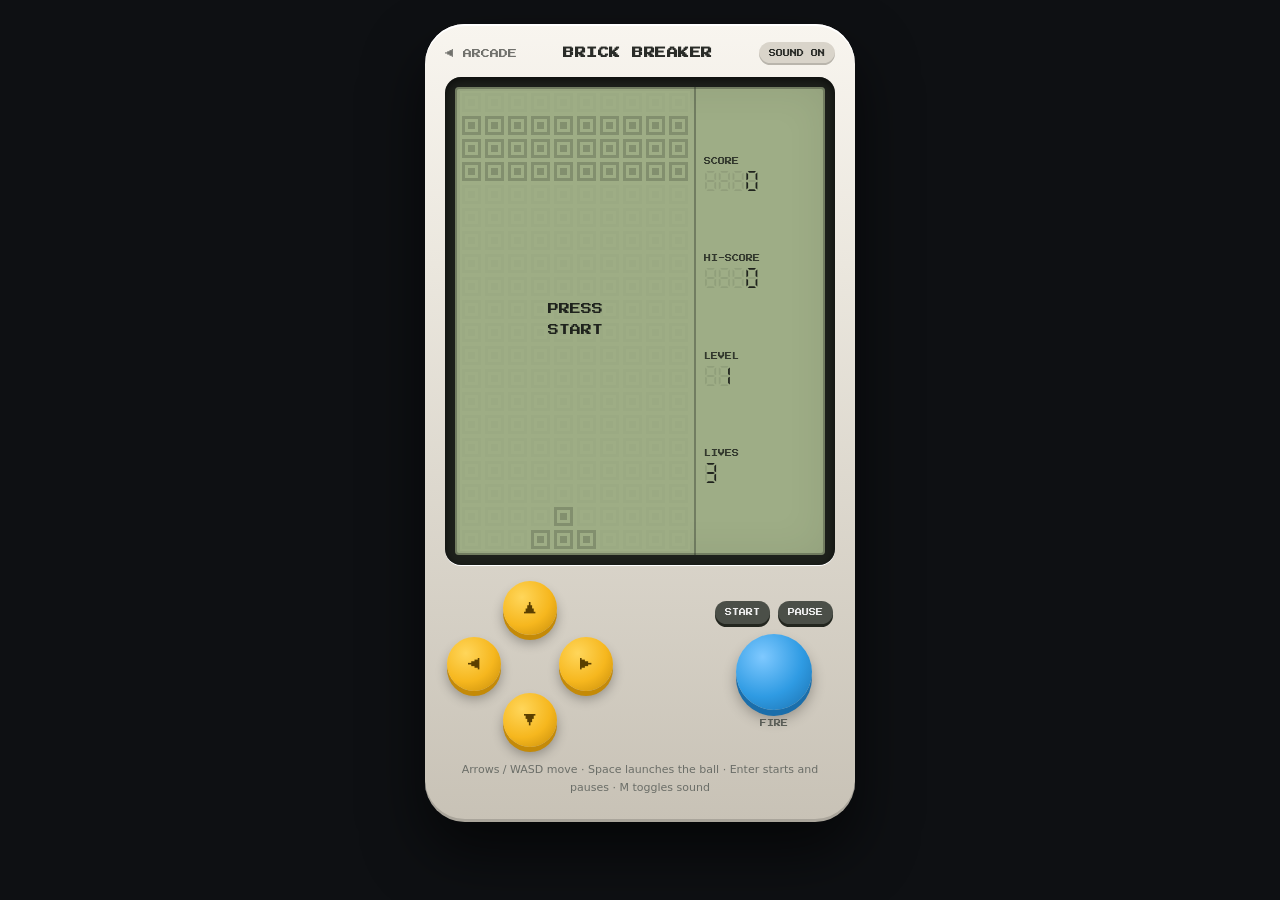
==== breaker.html @ 0cae04f4 "Brick Arcade: Snake, Brick Breaker, Brick Racer and Brick Stack on an LCD handheld Static site (HTML" ====
<!doctype html>
<html lang="en">
<head>
  <meta charset="utf-8">
  <meta name="viewport" content="width=device-width, initial-scale=1, viewport-fit=cover">
  <title>Brick Breaker — Brick Arcade</title>
  <meta name="description" content="Bounce the ball, smash every brick, clear the level. Play free in your browser.">
  <meta name="theme-color" content="#0e1013">
  <meta property="og:title" content="Brick Breaker — Brick Arcade">
  <meta property="og:description" content="Bounce the ball, smash every brick, clear the level. Play free in your browser.">
  <link rel="icon" href="/icon.svg" type="image/svg+xml">
  <link rel="manifest" href="/manifest.webmanifest">
  <link rel="preconnect" href="https://fonts.googleapis.com">
  <link rel="preconnect" href="https://fonts.gstatic.com" crossorigin>
  <link href="https://fonts.googleapis.com/css2?family=Press+Start+2P&display=swap" rel="stylesheet">
  <link rel="stylesheet" href="/css/style.css">
</head>
<body class="page-game">
  <main class="console" style="--cols:10;--rows:20">
    <header class="console__top">
      <a class="back" href="/">◀ ARCADE</a>
      <h1 class="console__title">BRICK BREAKER</h1>
      <button class="chip" data-mute type="button" aria-pressed="true">SOUND ON</button>
    </header>

    <section class="screen" aria-label="Game screen">
      <div class="screen__inner">
        <div class="lcd-wrap">
          <canvas id="lcd" class="lcd" width="200" height="400" aria-label="Brick Breaker playfield"></canvas>
          <div id="overlay" class="overlay" role="status">PRESS<br>START</div>
        </div>
        <aside class="hud" aria-label="Score panel">
        <div class="hud__item"><span>SCORE</span><div class="seg" data-hud="score"></div></div>
        <div class="hud__item"><span>HI-SCORE</span><div class="seg" data-hud="hi"></div></div>
        <div class="hud__item"><span>LEVEL</span><div class="seg" data-hud="level"></div></div>
        <div class="hud__item"><span>LIVES</span><div class="seg" data-hud="lives"></div></div>
        </aside>
      </div>
    </section>

    <section class="controls" aria-label="Controls">
      <div class="dpad">
        <button class="btn btn--dir up" data-btn="up" type="button" aria-label="Up">▲</button>
        <button class="btn btn--dir left" data-btn="left" type="button" aria-label="Left">◀</button>
        <button class="btn btn--dir right" data-btn="right" type="button" aria-label="Right">▶</button>
        <button class="btn btn--dir down" data-btn="down" type="button" aria-label="Down">▼</button>
      </div>
      <div class="actions">
        <div class="pills">
          <button class="pill" data-btn="start" type="button">START</button>
          <button class="pill" data-btn="pause" type="button">PAUSE</button>
        </div>
        <button class="btn btn--action" data-btn="action" type="button" aria-label="FIRE"></button>
        <span class="btn-label">FIRE</span>
      </div>
    </section>

    <p class="hint">Arrows / WASD move · Space launches the ball · Enter starts and pauses · M toggles sound</p>
  </main>

  <script src="/js/lcd.js"></script>
  <script src="/js/breaker.js"></script>
</body>
</html>
---- css/style.css ----
/* Brick Arcade — styles */
:root {
  --bg: #0e1013;
  --plastic: #ebe7de;
  --plastic-hi: #f8f5ef;
  --plastic-lo: #c8c2b6;
  --bezel: #1d201b;
  --lcd: #9ead86;
  --ink: #1f231d;
  --yellow: #f6b71e;
  --yellow-lo: #c48a08;
  --blue: #2f9be3;
  --blue-lo: #1a6eab;
  --text: #f2f0ea;
  --muted: #9aa0a6;
  --pixel: 'Press Start 2P', 'Courier New', monospace;
}
* { box-sizing: border-box; }
html, body { margin: 0; min-height: 100%; }
body {
  background: var(--bg);
  color: var(--text);
  font-family: system-ui, -apple-system, 'Segoe UI', Roboto, sans-serif;
  -webkit-font-smoothing: antialiased;
  touch-action: manipulation;
}
a { color: inherit; }

/* ---------- Hub ---------- */
.hub { max-width: 760px; margin: 0 auto; padding: clamp(28px, 7vw, 64px) 20px 48px; }
.hub__kicker { font-family: var(--pixel); font-size: 8px; line-height: 2; color: var(--muted); letter-spacing: 1px; margin: 0 0 12px; }
.hub__title {
  font-family: var(--pixel);
  font-size: clamp(22px, 5.5vw, 36px);
  line-height: 1.35;
  margin: 0 0 14px;
  color: var(--lcd);
  text-shadow: 0 0 28px rgba(158, 173, 134, 0.35);
}
.hub__tag { color: var(--muted); margin: 0 0 32px; font-size: 17px; line-height: 1.55; max-width: 48ch; }
.grid { display: grid; grid-template-columns: repeat(2, 1fr); gap: 14px; }
@media (min-width: 560px) { .grid { gap: 20px; } }
.card {
  display: block;
  text-decoration: none;
  background: var(--lcd);
  color: var(--ink);
  border-radius: 14px;
  padding: 14px;
  border: 4px solid var(--bezel);
  box-shadow: 0 0 0 2px #3a3e36, 0 14px 32px rgba(0, 0, 0, 0.45);
  transition: transform 0.15s ease, box-shadow 0.15s ease;
}
.card:hover, .card:focus-visible { transform: translateY(-3px); box-shadow: 0 0 0 2px #3a3e36, 0 20px 40px rgba(0, 0, 0, 0.55); outline: none; }
.card canvas { width: 100%; aspect-ratio: 1; display: block; border-radius: 4px; }
.card__name { font-family: var(--pixel); font-size: 11px; margin: 14px 0 8px; }
.card__desc { font-size: 13px; line-height: 1.4; margin: 0 0 10px; opacity: 0.8; }
.card__meta { font-family: var(--pixel); font-size: 7px; opacity: 0.75; display: flex; justify-content: space-between; gap: 8px; }
.hub__foot { margin-top: 40px; color: var(--muted); font-size: 13px; line-height: 1.7; }
.hub__foot kbd {
  font-family: var(--pixel); font-size: 8px; background: #23262b; border: 1px solid #3a3e45;
  border-bottom-width: 3px; border-radius: 5px; padding: 3px 6px; color: var(--text);
}

/* ---------- Console ---------- */
.console {
  max-width: 430px;
  margin: 0 auto;
  padding: 12px 14px calc(18px + env(safe-area-inset-bottom));
  min-height: 100dvh;
  background: linear-gradient(180deg, var(--plastic-hi), var(--plastic) 30%, var(--plastic-lo));
  color: #2a2c28;
  display: flex;
  flex-direction: column;
  gap: 12px;
}
@media (min-width: 480px) {
  .console {
    min-height: 0;
    margin: 24px auto;
    border-radius: 40px;
    padding: 18px 20px 26px;
    box-shadow: 0 30px 60px rgba(0, 0, 0, 0.6), inset 0 2px 0 #fff, inset 0 -3px 0 rgba(0, 0, 0, 0.15);
  }
}
.console__top { display: flex; align-items: center; justify-content: space-between; gap: 8px; font-family: var(--pixel); font-size: 9px; }
.back { text-decoration: none; opacity: 0.65; padding: 6px 0; }
.back:hover { opacity: 1; }
.console__title { font-size: 11px; margin: 0; letter-spacing: 0.5px; }
.chip {
  font: inherit; font-size: 7px; background: #d9d4ca; border: 0; border-radius: 999px; padding: 8px 10px;
  color: #2a2c28; box-shadow: inset 0 -2px 0 rgba(0, 0, 0, 0.15); cursor: pointer;
}
.chip[aria-pressed="false"] { opacity: 0.5; text-decoration: line-through; }

.screen {
  background: var(--bezel);
  border-radius: 16px;
  padding: 10px;
  box-shadow: inset 0 3px 8px rgba(0, 0, 0, 0.6), 0 1px 0 #fff;
}
.screen__inner {
  display: flex;
  justify-content: center;
  background: var(--lcd);
  border-radius: 4px;
  overflow: hidden;
  box-shadow: inset 0 0 0 2px rgba(0, 0, 0, 0.25), inset 0 0 40px rgba(0, 0, 0, 0.08);
}
.lcd-wrap { position: relative; flex: 0 0 auto; padding: 4px; }
.lcd { display: block; height: min(52vh, 460px); aspect-ratio: var(--cols) / var(--rows); }
.overlay {
  position: absolute; inset: 4px; display: grid; place-items: center; text-align: center;
  font-family: var(--pixel); font-size: 11px; line-height: 1.9; color: var(--ink);
  background: rgba(158, 173, 134, 0.78);
}
.overlay[hidden] { display: none; }
.overlay small { display: block; font-size: 7px; opacity: 0.8; }
.hud {
  flex: 1 1 0; display: flex; flex-direction: column; justify-content: space-evenly;
  padding: 8px 8px; border-left: 2px solid rgba(31, 35, 29, 0.35); min-width: 96px; max-width: 130px;
}
.hud__item span { display: block; font-family: var(--pixel); font-size: 7px; color: rgba(31, 35, 29, 0.85); margin-bottom: 5px; }
.seg svg { height: 22px; width: auto; display: block; }
.seg .on { fill: var(--ink); }
.seg .off { fill: rgba(31, 35, 29, 0.1); }
.hud__item canvas { width: 44px; height: 44px; display: block; }

/* ---------- Controls ---------- */
.controls { display: flex; justify-content: space-between; align-items: center; padding: 4px 2px 0; }
.dpad { --d: min(54px, 14vw); display: grid; grid-template-columns: repeat(3, var(--d)); grid-template-rows: repeat(3, var(--d)); gap: 2px; }
.dpad .up { grid-area: 1 / 2; } .dpad .left { grid-area: 2 / 1; } .dpad .right { grid-area: 2 / 3; } .dpad .down { grid-area: 3 / 2; }
.btn {
  -webkit-tap-highlight-color: transparent; touch-action: none; user-select: none; -webkit-user-select: none;
  border: 0; border-radius: 50%; cursor: pointer; font-family: var(--pixel); font-size: 13px; padding: 0;
  transition: transform 0.05s, box-shadow 0.05s;
}
.btn--dir {
  width: var(--d); height: var(--d); color: #5a3f00;
  background: radial-gradient(circle at 35% 30%, #ffd65a, var(--yellow) 55%, var(--yellow-lo));
  box-shadow: 0 5px 0 var(--yellow-lo), 0 8px 12px rgba(0, 0, 0, 0.3);
}
.btn--action {
  width: min(76px, 20vw); height: min(76px, 20vw);
  background: radial-gradient(circle at 35% 30%, #7fc9ff, var(--blue) 55%, var(--blue-lo));
  box-shadow: 0 6px 0 var(--blue-lo), 0 9px 14px rgba(0, 0, 0, 0.3);
}
.btn.is-down, .btn:active { transform: translateY(4px); box-shadow: 0 1px 0 rgba(0, 0, 0, 0.4); }
.actions { display: flex; flex-direction: column; align-items: center; gap: 10px; }
.pills { display: flex; gap: 8px; }
.pill {
  font-family: var(--pixel); font-size: 7px; background: #4b4f48; color: #eee; border: 0; border-radius: 999px;
  padding: 8px 10px; box-shadow: 0 3px 0 #23261f; touch-action: none; user-select: none; -webkit-user-select: none; cursor: pointer;
  -webkit-tap-highlight-color: transparent;
}
.pill.is-down, .pill:active { transform: translateY(2px); box-shadow: 0 1px 0 #23261f; }
.btn-label { font-family: var(--pixel); font-size: 7px; color: #5b5e58; }
.hint { margin: 2px 0 0; text-align: center; font-size: 11px; color: #6b6e68; line-height: 1.6; }
@media (pointer: coarse) { .hint { display: none; } }
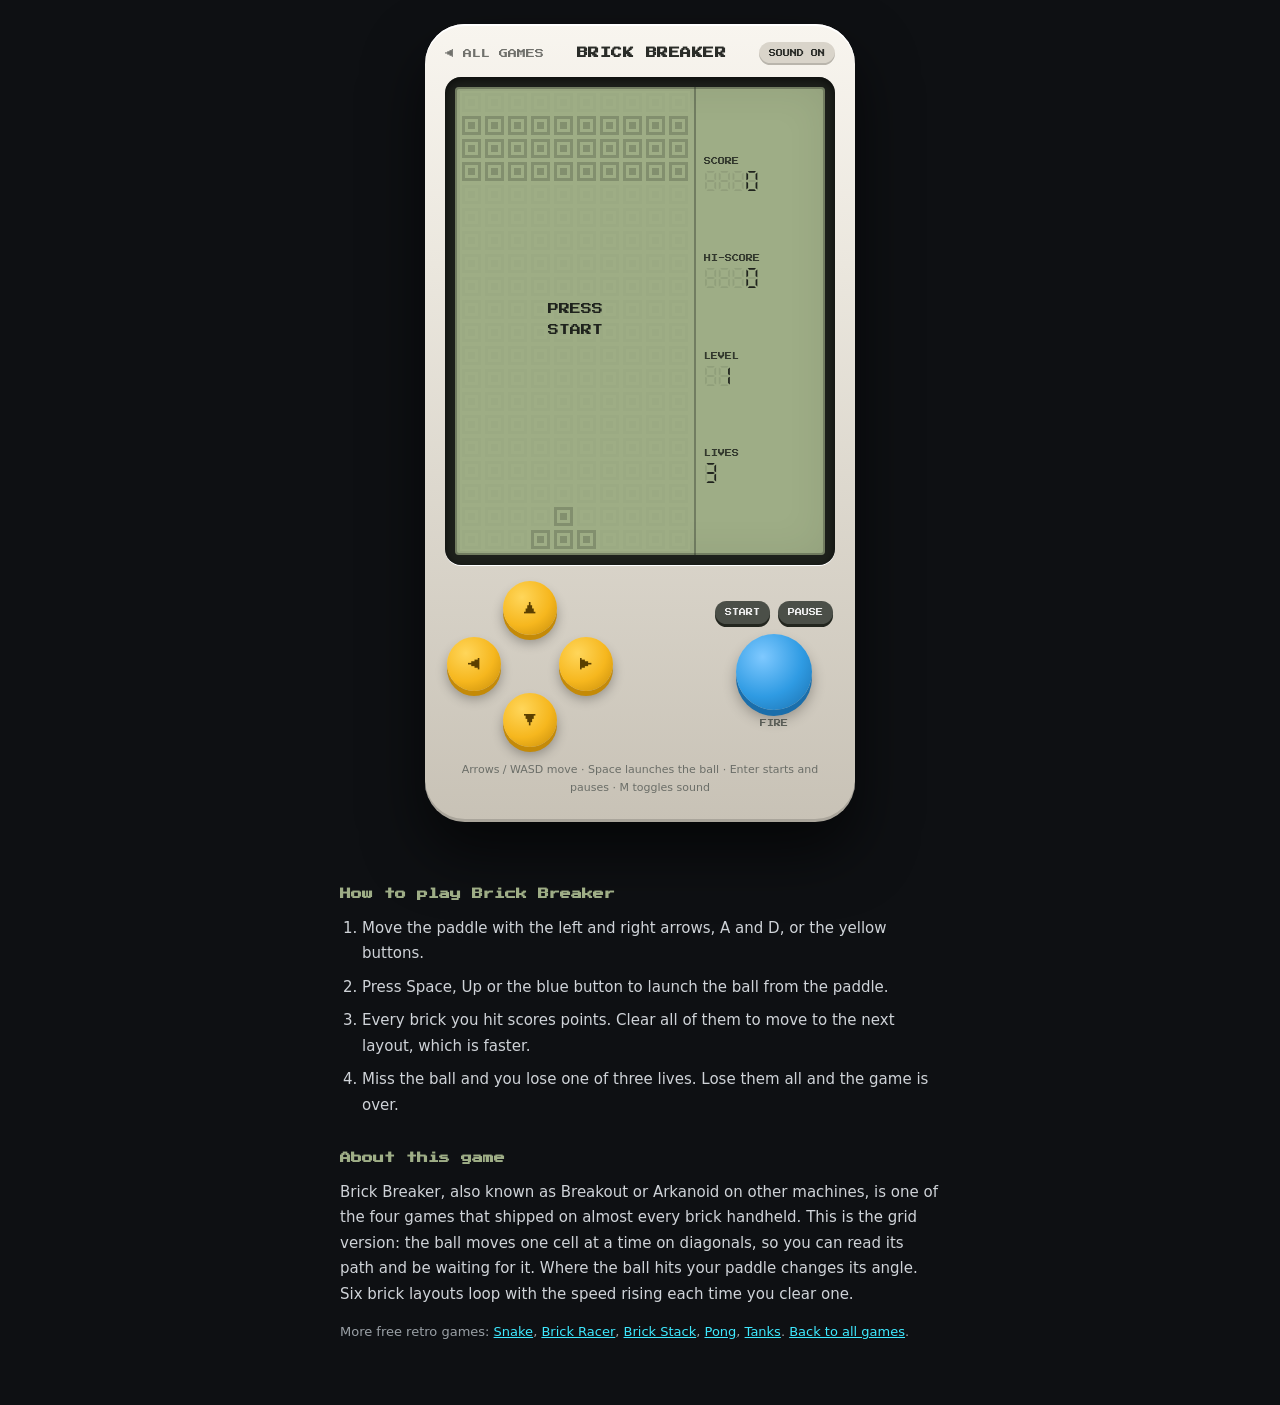
==== commit 50661afb: "Retro Classic Games: rename for retroclassic.games and an SEO pass Site renamed to match the new dom" ====
--- a/breaker.html
+++ b/breaker.html
@@ -3,11 +3,23 @@
 <head>
   <meta charset="utf-8">
   <meta name="viewport" content="width=device-width, initial-scale=1, viewport-fit=cover">
-  <title>Brick Breaker — Brick Arcade</title>
-  <meta name="description" content="Bounce the ball, smash every brick, clear the level. Play free in your browser.">
-  <meta name="theme-color" content="#0e1013">
-  <meta property="og:title" content="Brick Breaker — Brick Arcade">
-  <meta property="og:description" content="Bounce the ball, smash every brick, clear the level. Play free in your browser.">
+  <title>Brick Breaker Online Free, No Download | Retro Classic Games</title>
+  <meta name="description" content="Play Brick Breaker online for free, exactly like the classic handheld version. Bounce the ball, smash every brick and clear the level. No download, no sign-up, works on your phone.">
+  <link rel="canonical" href="https://retroclassic.games/breaker">
+  <meta name="theme-color" content="#12072b">
+  <meta property="og:type" content="website">
+  <meta property="og:site_name" content="Retro Classic Games">
+  <meta property="og:title" content="Brick Breaker Online Free, No Download | Retro Classic Games">
+  <meta property="og:description" content="Play Brick Breaker online for free, exactly like the classic handheld version. Bounce the ball, smash every brick and clear the level. No download, no sign-up, works on your phone.">
+  <meta property="og:url" content="https://retroclassic.games/breaker">
+  <meta property="og:image" content="https://retroclassic.games/og-image.png">
+  <meta property="og:image:width" content="1200">
+  <meta property="og:image:height" content="630">
+  <meta name="twitter:card" content="summary_large_image">
+  <meta name="twitter:title" content="Brick Breaker Online Free, No Download | Retro Classic Games">
+  <meta name="twitter:description" content="Play Brick Breaker online for free, exactly like the classic handheld version. Bounce the ball, smash every brick and clear the level. No download, no sign-up, works on your phone.">
+  <meta name="twitter:image" content="https://retroclassic.games/og-image.png">
+  <script type="application/ld+json">{"@context": "https://schema.org", "@type": "VideoGame", "name": "Brick Breaker", "url": "https://retroclassic.games/breaker", "description": "Play Brick Breaker online for free, exactly like the classic handheld version. Bounce the ball, smash every brick and clear the level. No download, no sign-up, works on your phone.", "image": "https://retroclassic.games/og-image.png", "applicationCategory": "Game", "gamePlatform": "Web browser", "operatingSystem": "Any", "playMode": "SinglePlayer", "genre": "Retro", "isAccessibleForFree": true, "offers": {"@type": "Offer", "price": "0", "priceCurrency": "GBP"}, "author": {"@type": "Person", "name": "Blessing Fasina", "url": "https://blessingfasina.com"}, "isPartOf": {"@type": "WebSite", "name": "Retro Classic Games", "url": "https://retroclassic.games/"}}</script>
   <link rel="icon" href="/icon.svg" type="image/svg+xml">
   <link rel="manifest" href="/manifest.webmanifest">
   <link rel="preconnect" href="https://fonts.googleapis.com">
@@ -18,7 +30,7 @@
 <body class="page-game">
   <main class="console" style="--cols:10;--rows:20">
     <header class="console__top">
-      <a class="back" href="/">◀ ARCADE</a>
+      <a class="back" href="/">◀ ALL GAMES</a>
       <h1 class="console__title">BRICK BREAKER</h1>
       <button class="chip" data-mute type="button" aria-pressed="true">SOUND ON</button>
     </header>
@@ -58,6 +70,19 @@
     <p class="hint">Arrows / WASD move · Space launches the ball · Enter starts and pauses · M toggles sound</p>
   </main>
 
+  <section class="about">
+    <h2>How to play Brick Breaker</h2>
+    <ol>
+        <li>Move the paddle with the left and right arrows, A and D, or the yellow buttons.</li>
+        <li>Press Space, Up or the blue button to launch the ball from the paddle.</li>
+        <li>Every brick you hit scores points. Clear all of them to move to the next layout, which is faster.</li>
+        <li>Miss the ball and you lose one of three lives. Lose them all and the game is over.</li>
+    </ol>
+    <h2>About this game</h2>
+    <p>Brick Breaker, also known as Breakout or Arkanoid on other machines, is one of the four games that shipped on almost every brick handheld. This is the grid version: the ball moves one cell at a time on diagonals, so you can read its path and be waiting for it. Where the ball hits your paddle changes its angle. Six brick layouts loop with the speed rising each time you clear one.</p>
+    <p class="about__more">More free retro games: <a href="/snake">Snake</a>, <a href="/racer">Brick Racer</a>, <a href="/stack">Brick Stack</a>, <a href="/pong">Pong</a>, <a href="/tanks">Tanks</a>. <a href="/">Back to all games</a>.</p>
+  </section>
+
   <script src="/js/lcd.js"></script>
   <script src="/js/breaker.js"></script>
 </body>
--- a/css/style.css
+++ b/css/style.css
@@ -1,4 +1,4 @@
-/* Brick Arcade — styles */
+/* Retro Classic Games — styles */
 :root {
   --bg: #0e1013;
   --plastic: #ebe7de;
@@ -27,40 +27,92 @@
 a { color: inherit; }
 
 /* ---------- Hub ---------- */
-.hub { max-width: 760px; margin: 0 auto; padding: clamp(28px, 7vw, 64px) 20px 48px; }
-.hub__kicker { font-family: var(--pixel); font-size: 8px; line-height: 2; color: var(--muted); letter-spacing: 1px; margin: 0 0 12px; }
-.hub__title {
-  font-family: var(--pixel);
-  font-size: clamp(22px, 5.5vw, 36px);
-  line-height: 1.35;
-  margin: 0 0 14px;
-  color: var(--lcd);
-  text-shadow: 0 0 28px rgba(158, 173, 134, 0.35);
-}
-.hub__tag { color: var(--muted); margin: 0 0 32px; font-size: 17px; line-height: 1.55; max-width: 48ch; }
-.grid { display: grid; grid-template-columns: repeat(2, 1fr); gap: 14px; }
-@media (min-width: 560px) { .grid { gap: 20px; } }
-.card {
-  display: block;
-  text-decoration: none;
-  background: var(--lcd);
-  color: var(--ink);
-  border-radius: 14px;
-  padding: 14px;
-  border: 4px solid var(--bezel);
-  box-shadow: 0 0 0 2px #3a3e36, 0 14px 32px rgba(0, 0, 0, 0.45);
-  transition: transform 0.15s ease, box-shadow 0.15s ease;
-}
-.card:hover, .card:focus-visible { transform: translateY(-3px); box-shadow: 0 0 0 2px #3a3e36, 0 20px 40px rgba(0, 0, 0, 0.55); outline: none; }
-.card canvas { width: 100%; aspect-ratio: 1; display: block; border-radius: 4px; }
-.card__name { font-family: var(--pixel); font-size: 11px; margin: 14px 0 8px; }
-.card__desc { font-size: 13px; line-height: 1.4; margin: 0 0 10px; opacity: 0.8; }
-.card__meta { font-family: var(--pixel); font-size: 7px; opacity: 0.75; display: flex; justify-content: space-between; gap: 8px; }
-.hub__foot { margin-top: 40px; color: var(--muted); font-size: 13px; line-height: 1.7; }
+.page-hub {
+  background: radial-gradient(1100px 600px at 50% -10%, #3b1a80 0%, #1a0b3d 45%, #0b0619 100%) fixed;
+  overflow-x: hidden;
+}
+.bg { position: fixed; inset: 0; width: 100%; height: 100%; z-index: 0; pointer-events: none; }
+.marquee {
+  position: relative; z-index: 1; overflow: hidden;
+  background: #ffd400; color: #1a0b3d; border-bottom: 3px solid #1a0b3d;
+  font-family: var(--pixel); font-size: 8px; line-height: 1;
+}
+.marquee__track { display: inline-flex; white-space: nowrap; animation: marquee 22s linear infinite; }
+.marquee__track span { padding: 9px 12px 8px; }
+@keyframes marquee { to { transform: translateX(-50%); } }
+
+.hub { position: relative; z-index: 1; max-width: 860px; margin: 0 auto; padding: clamp(28px, 6vw, 56px) 20px 48px; }
+.hero { text-align: center; margin-bottom: clamp(28px, 5vw, 44px); }
+.hero__kicker { font-family: var(--pixel); font-size: 8px; line-height: 2; letter-spacing: 1px; color: #3ee9ff; margin: 0 0 12px; }
+.hero__title {
+  font-family: var(--pixel); font-size: clamp(26px, 8vw, 62px); line-height: 1.25; margin: 0 0 18px;
+  display: flex; flex-direction: column; align-items: center; gap: 4px;
+}
+.hero__title .word { display: inline-flex; gap: 0.14em; }
+.hero__title .word:nth-child(3) { font-size: 0.55em; letter-spacing: 0.1em; margin-top: 0.3em; }
+.hero__title .l {
+  display: inline-block; color: var(--c, #fff);
+  text-shadow: 0.06em 0.06em 0 #1a0b3d, 0 0 18px currentColor;
+  animation: bounce 1.8s ease-in-out infinite; animation-delay: calc(var(--i) * 0.09s);
+}
+@keyframes bounce { 0%, 100% { transform: translateY(0); } 50% { transform: translateY(-0.18em); } }
+.hero__tag { color: #d9d3ee; margin: 0 auto 22px; font-size: clamp(15px, 2.4vw, 18px); line-height: 1.6; max-width: 46ch; }
+.hero__cta { display: flex; flex-direction: column; align-items: center; gap: 14px; }
+.cta {
+  display: inline-block; font-family: var(--pixel); font-size: clamp(9px, 2vw, 12px); text-decoration: none;
+  background: #ff5fb0; color: #1a0b3d; padding: 16px 22px; border-radius: 999px;
+  box-shadow: 0 6px 0 #a6246e, 0 14px 30px rgba(255, 95, 176, 0.35);
+  transition: transform 0.1s, box-shadow 0.1s;
+}
+.cta:hover { transform: translateY(2px); box-shadow: 0 4px 0 #a6246e, 0 10px 24px rgba(255, 95, 176, 0.4); }
+.cta:active { transform: translateY(6px); box-shadow: 0 0 0 #a6246e; }
+.blink { font-family: var(--pixel); font-size: 8px; color: #ffd400; animation: blink 1s steps(2, start) infinite; }
+@keyframes blink { to { visibility: hidden; } }
+
+.shelf { display: grid; grid-template-columns: repeat(2, 1fr); gap: 18px; }
+@media (min-width: 720px) { .shelf { grid-template-columns: repeat(3, 1fr); gap: 20px; } }
+.hh {
+  display: block; text-decoration: none; color: #1a1a1a;
+  background: linear-gradient(180deg, color-mix(in srgb, var(--body) 80%, #fff), var(--body) 40%, color-mix(in srgb, var(--body) 75%, #000));
+  border-radius: 22px; padding: 12px 12px 14px;
+  box-shadow: inset 0 2px 0 rgba(255, 255, 255, 0.55), inset 0 -4px 0 rgba(0, 0, 0, 0.22), 0 18px 34px rgba(0, 0, 0, 0.5);
+  transform: rotate(var(--tilt, 0deg));
+  transition: transform 0.2s cubic-bezier(0.34, 1.56, 0.64, 1), box-shadow 0.2s;
+}
+.hh:hover, .hh:focus-visible { transform: rotate(0deg) translateY(-8px) scale(1.04); box-shadow: inset 0 2px 0 rgba(255, 255, 255, 0.55), inset 0 -4px 0 rgba(0, 0, 0, 0.22), 0 28px 44px rgba(0, 0, 0, 0.55); outline: none; }
+.hh__screen { background: #1d201b; border-radius: 12px; padding: 8px; box-shadow: inset 0 3px 6px rgba(0, 0, 0, 0.6); }
+.hh__screen canvas { display: block; width: 100%; aspect-ratio: 1; background: var(--lcd); border-radius: 3px; }
+.hh__keys { display: flex; align-items: center; gap: 6px; margin: 10px 2px 8px; }
+.k { display: block; border-radius: 50%; width: 12px; height: 12px; box-shadow: 0 2px 0 rgba(0, 0, 0, 0.35); }
+.k--y { background: var(--yellow); }
+.k--b { background: var(--blue); width: 18px; height: 18px; margin-left: auto; }
+.hh__name { font-family: var(--pixel); font-size: 10px; line-height: 1.5; margin: 0 0 6px; }
+.hh__desc { font-size: 12px; line-height: 1.4; margin: 0 0 8px; opacity: 0.8; }
+.hh__best { font-family: var(--pixel); font-size: 7px; margin: 0; opacity: 0.75; }
+
+.stats { display: grid; grid-template-columns: repeat(4, 1fr); gap: 10px; margin: 40px 0 0; }
+.stat { text-align: center; background: rgba(255, 255, 255, 0.06); border: 2px solid rgba(255, 255, 255, 0.1); border-radius: 14px; padding: 14px 6px; }
+.stat b { display: block; font-family: var(--pixel); font-size: clamp(16px, 4vw, 26px); color: #ffd400; margin-bottom: 8px; }
+.stat span { font-family: var(--pixel); font-size: 7px; color: #b7aee0; }
+.hub__foot { margin-top: 36px; color: #b7aee0; font-size: 13px; line-height: 1.8; text-align: center; }
+.hub__foot a { color: #3ee9ff; }
 .hub__foot kbd {
-  font-family: var(--pixel); font-size: 8px; background: #23262b; border: 1px solid #3a3e45;
+  font-family: var(--pixel); font-size: 8px; background: #2a1656; border: 1px solid #4a2c8a;
   border-bottom-width: 3px; border-radius: 5px; padding: 3px 6px; color: var(--text);
 }
+@media (prefers-reduced-motion: reduce) {
+  .marquee__track, .hero__title .l, .blink { animation: none; }
+}
+
+
+/* ---------- Game page: how to play ---------- */
+.about { max-width: 640px; margin: 0 auto; padding: 8px 20px 48px; color: #cfd3d8; font-size: 15px; line-height: 1.7; }
+.about h2 { font-family: var(--pixel); font-size: 11px; color: var(--lcd); margin: 32px 0 12px; line-height: 1.6; }
+.about ol { padding-left: 22px; margin: 0; }
+.about li { margin-bottom: 8px; }
+.about p { margin: 0 0 14px; }
+.about a { color: #3ee9ff; }
+.about__more { font-size: 13px; color: #9aa0a6; }
 
 /* ---------- Console ---------- */
 .console {
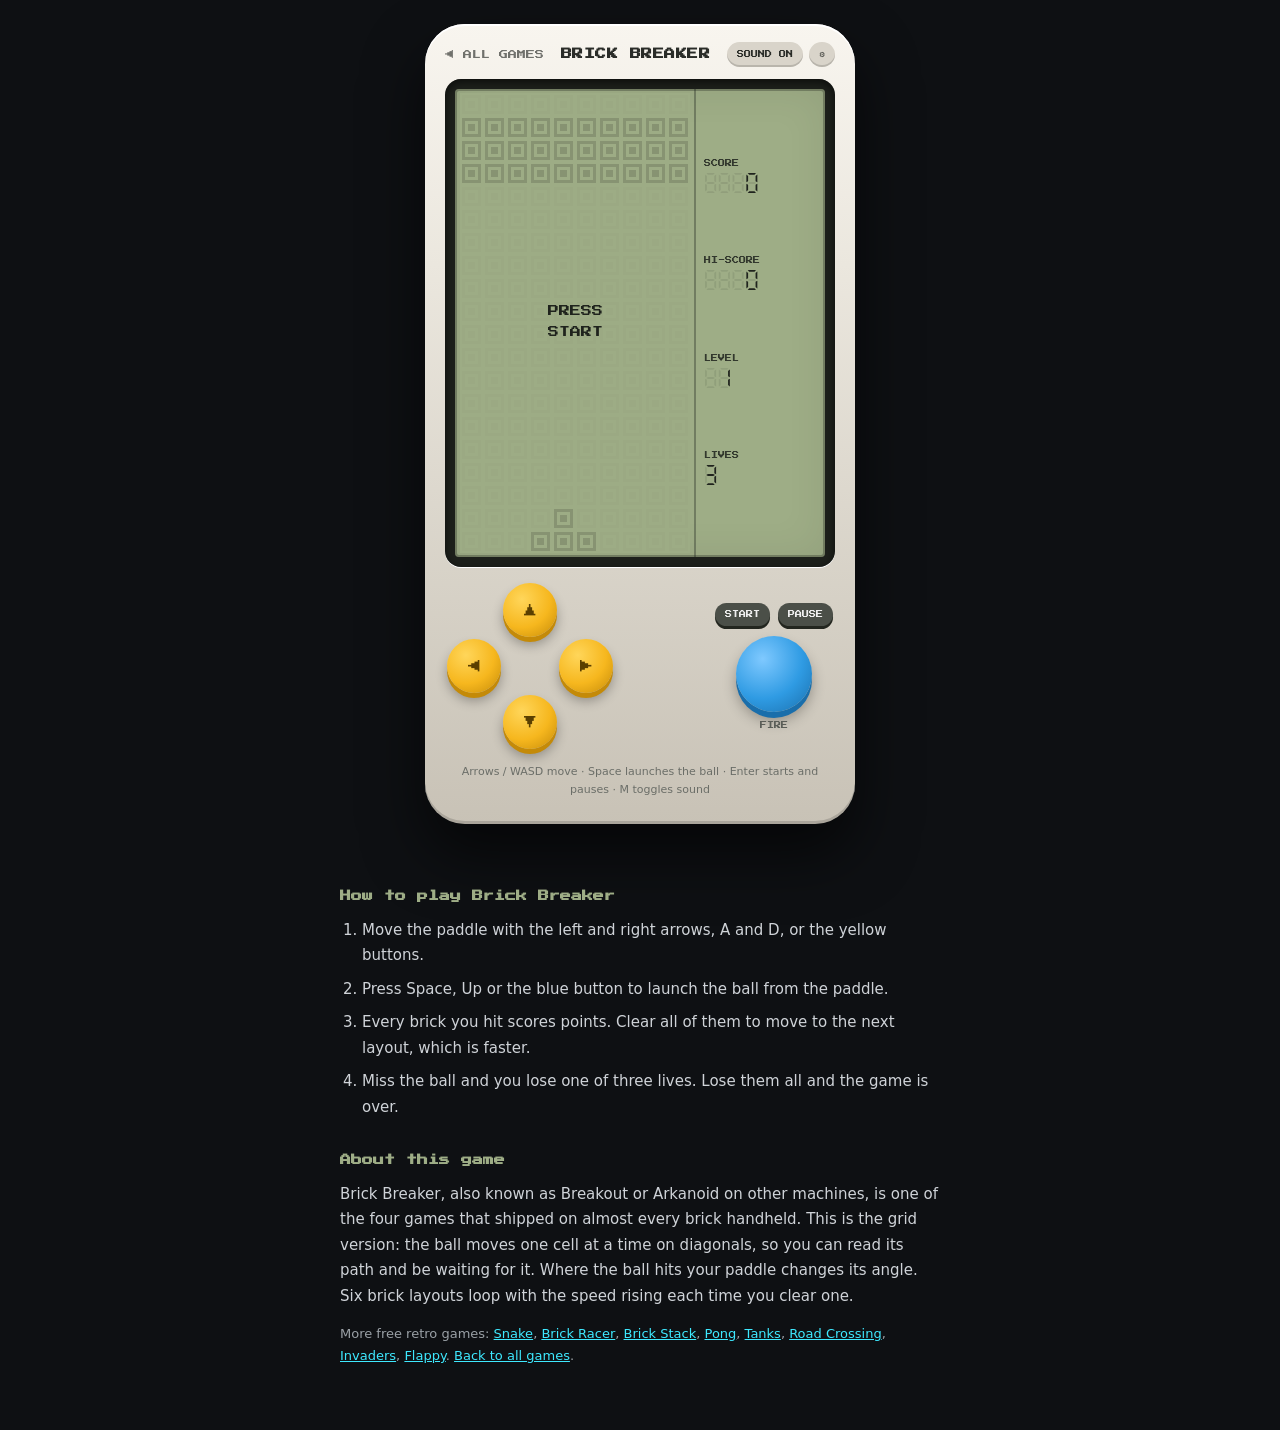
==== commit 5e9c1cfe: "Nine games, daily challenge, sharing, settings, offline install, scoreboard New games: Road Crossing" ====
--- a/breaker.html
+++ b/breaker.html
@@ -2,7 +2,7 @@
 <html lang="en">
 <head>
   <meta charset="utf-8">
-  <meta name="viewport" content="width=device-width, initial-scale=1, viewport-fit=cover">
+  <meta name="viewport" content="width=device-width, initial-scale=1, maximum-scale=1, user-scalable=no, viewport-fit=cover">
   <title>Brick Breaker Online Free, No Download | Retro Classic Games</title>
   <meta name="description" content="Play Brick Breaker online for free, exactly like the classic handheld version. Bounce the ball, smash every brick and clear the level. No download, no sign-up, works on your phone.">
   <link rel="canonical" href="https://retroclassic.games/breaker">
@@ -21,6 +21,7 @@
   <meta name="twitter:image" content="https://retroclassic.games/og-image.png">
   <script type="application/ld+json">{"@context": "https://schema.org", "@type": "VideoGame", "name": "Brick Breaker", "url": "https://retroclassic.games/breaker", "description": "Play Brick Breaker online for free, exactly like the classic handheld version. Bounce the ball, smash every brick and clear the level. No download, no sign-up, works on your phone.", "image": "https://retroclassic.games/og-image.png", "applicationCategory": "Game", "gamePlatform": "Web browser", "operatingSystem": "Any", "playMode": "SinglePlayer", "genre": "Retro", "isAccessibleForFree": true, "offers": {"@type": "Offer", "price": "0", "priceCurrency": "GBP"}, "author": {"@type": "Person", "name": "Blessing Fasina", "url": "https://blessingfasina.com"}, "isPartOf": {"@type": "WebSite", "name": "Retro Classic Games", "url": "https://retroclassic.games/"}}</script>
   <link rel="icon" href="/icon.svg" type="image/svg+xml">
+  <link rel="apple-touch-icon" href="/apple-touch-icon.png">
   <link rel="manifest" href="/manifest.webmanifest">
   <link rel="preconnect" href="https://fonts.googleapis.com">
   <link rel="preconnect" href="https://fonts.gstatic.com" crossorigin>
@@ -31,8 +32,8 @@
   <main class="console" style="--cols:10;--rows:20">
     <header class="console__top">
       <a class="back" href="/">◀ ALL GAMES</a>
-      <h1 class="console__title">BRICK BREAKER</h1>
-      <button class="chip" data-mute type="button" aria-pressed="true">SOUND ON</button>
+      <h1 class="console__title">BRICK BREAKER<span class="console__mode" data-mode hidden>· DAILY</span></h1>
+      <div class="console__chips"><button class="chip" data-mute type="button" aria-pressed="true">SOUND ON</button><button class="chip" data-settings type="button" aria-label="Settings">⚙</button></div>
     </header>
 
     <section class="screen" aria-label="Game screen">
@@ -67,6 +68,15 @@
       </div>
     </section>
 
+
+    <div class="settings" id="settings" hidden aria-label="Settings">
+      <div class="settings__row"><span>CONSOLE COLOUR</span><div class="swatches"></div></div>
+      <label class="settings__row"><span>BIG BUTTONS</span><input type="checkbox" data-set="bigpad"></label>
+      <label class="settings__row"><span>HIGH CONTRAST SCREEN</span><input type="checkbox" data-set="contrast"></label>
+      <label class="settings__row"><span>SOUND</span><input type="checkbox" data-set="sound"></label>
+      <button type="button" class="settings__close" data-close>DONE</button>
+    </div>
+
     <p class="hint">Arrows / WASD move · Space launches the ball · Enter starts and pauses · M toggles sound</p>
   </main>
 
@@ -80,7 +90,7 @@
     </ol>
     <h2>About this game</h2>
     <p>Brick Breaker, also known as Breakout or Arkanoid on other machines, is one of the four games that shipped on almost every brick handheld. This is the grid version: the ball moves one cell at a time on diagonals, so you can read its path and be waiting for it. Where the ball hits your paddle changes its angle. Six brick layouts loop with the speed rising each time you clear one.</p>
-    <p class="about__more">More free retro games: <a href="/snake">Snake</a>, <a href="/racer">Brick Racer</a>, <a href="/stack">Brick Stack</a>, <a href="/pong">Pong</a>, <a href="/tanks">Tanks</a>. <a href="/">Back to all games</a>.</p>
+    <p class="about__more">More free retro games: <a href="/snake">Snake</a>, <a href="/racer">Brick Racer</a>, <a href="/stack">Brick Stack</a>, <a href="/pong">Pong</a>, <a href="/tanks">Tanks</a>, <a href="/crossing">Road Crossing</a>, <a href="/invaders">Invaders</a>, <a href="/flappy">Flappy</a>. <a href="/">Back to all games</a>.</p>
   </section>
 
   <script src="/js/lcd.js"></script>
--- a/css/style.css
+++ b/css/style.css
@@ -114,6 +114,96 @@
 .about a { color: #3ee9ff; }
 .about__more { font-size: 13px; color: #9aa0a6; }
 
+
+/* ---------- Overlay buttons, new-best flash ---------- */
+.overlay .best { color: #7a1f4f; }
+.overlay .best s { opacity: 0.6; }
+.overlay__btns { display: flex; gap: 8px; justify-content: center; margin-top: 12px; }
+.overlay__btns button {
+  font-family: var(--pixel); font-size: 8px; padding: 9px 11px; border: 0; border-radius: 6px; cursor: pointer;
+  background: var(--ink); color: var(--lcd); box-shadow: 0 3px 0 rgba(0, 0, 0, 0.35);
+}
+.overlay__btns button:active { transform: translateY(2px); box-shadow: none; }
+.hud.is-flash { animation: hudflash 0.6s steps(2, start) 3; }
+@keyframes hudflash { to { background: rgba(31, 35, 29, 0.35); } }
+
+/* ---------- Console skins ---------- */
+.console[data-skin="lime"] { --plastic-hi: #dfffcf; --plastic: #a4ee83; --plastic-lo: #6fc24f; }
+.console[data-skin="orange"] { --plastic-hi: #ffe2c4; --plastic: #ffb066; --plastic-lo: #e07a1f; }
+.console[data-skin="cyan"] { --plastic-hi: #d9fbff; --plastic: #7fe6f7; --plastic-lo: #2fb1c9; }
+.console[data-skin="pink"] { --plastic-hi: #ffe0ef; --plastic: #ff9ccb; --plastic-lo: #e04f95; }
+.console[data-skin="yellow"] { --plastic-hi: #fff4c2; --plastic: #ffd94d; --plastic-lo: #d9a800; }
+.console[data-skin="purple"] { --plastic-hi: #ece0ff; --plastic: #c6a4ff; --plastic-lo: #8b5cf6; --console-ink: #2b1a4d; }
+.console[data-skin="black"] { --plastic-hi: #4a4d52; --plastic: #2b2e33; --plastic-lo: #15171a; --console-ink: #ecece8; --console-muted: #a3a6a0; --chip: #3f434a; }
+.console[data-skin="black"] .screen { box-shadow: inset 0 3px 8px rgba(0, 0, 0, 0.8), 0 1px 0 #555; }
+
+/* ---------- Big buttons ---------- */
+.console--big .lcd { height: min(44vh, 400px); }
+.console--big .dpad { --d: min(70px, 19vw); }
+.console--big .btn--action { width: min(94px, 25vw); height: min(94px, 25vw); }
+.console--big .controls { padding-top: 12px; }
+
+/* ---------- High contrast LCD ---------- */
+.console--hc { --lcd: #eaf3d8; --ink: #000; }
+.console--hc .hud { border-left-color: rgba(0, 0, 0, 0.5); }
+.console--hc .hud__item span { color: #000; }
+.console--hc .seg .off { fill: rgba(0, 0, 0, 0.08); }
+
+/* ---------- Settings sheet ---------- */
+.settings {
+  position: fixed; left: 50%; bottom: 0; transform: translateX(-50%); width: min(100%, 430px); z-index: 20;
+  background: #1d201b; color: #eee; padding: 16px 18px calc(16px + env(safe-area-inset-bottom)); border-radius: 18px 18px 0 0;
+  box-shadow: 0 -12px 40px rgba(0, 0, 0, 0.5); font-family: var(--pixel); font-size: 8px; touch-action: auto;
+}
+.settings[hidden] { display: none; }
+.settings__row { display: flex; align-items: center; justify-content: space-between; gap: 12px; padding: 10px 0; border-bottom: 1px solid rgba(255, 255, 255, 0.1); }
+.settings__row span { line-height: 1.6; }
+.settings input[type="checkbox"] { appearance: none; width: 40px; height: 22px; border-radius: 999px; background: #444; position: relative; cursor: pointer; flex: none; }
+.settings input[type="checkbox"]::after { content: ""; position: absolute; top: 3px; left: 3px; width: 16px; height: 16px; border-radius: 50%; background: #ddd; transition: transform 0.15s; }
+.settings input[type="checkbox"]:checked { background: #7dff5a; }
+.settings input[type="checkbox"]:checked::after { transform: translateX(18px); background: #1d201b; }
+.swatches { display: flex; gap: 8px; flex-wrap: wrap; justify-content: flex-end; }
+.swatch { width: 24px; height: 24px; border-radius: 50%; border: 3px solid transparent; cursor: pointer; padding: 0; }
+.swatch.is-on { border-color: #fff; }
+.swatch--grey { background: #e2ded5; } .swatch--lime { background: #a4ee83; } .swatch--orange { background: #ffb066; } .swatch--cyan { background: #7fe6f7; }
+.swatch--pink { background: #ff9ccb; } .swatch--yellow { background: #ffd94d; } .swatch--purple { background: #c6a4ff; } .swatch--black { background: #2b2e33; }
+.settings__close { margin-top: 12px; width: 100%; font-family: var(--pixel); font-size: 8px; padding: 12px; border: 0; border-radius: 10px; background: #7dff5a; color: #1d201b; cursor: pointer; }
+
+/* ---------- Hub: daily challenge, install, streak ---------- */
+.hero__badges { display: flex; gap: 8px; justify-content: center; flex-wrap: wrap; margin-bottom: 14px; }
+.badge { font-family: var(--pixel); font-size: 7px; padding: 7px 10px; border-radius: 999px; background: rgba(255, 255, 255, 0.08); color: #ffd400; border: 1px solid rgba(255, 255, 255, 0.12); }
+.daily {
+  display: grid; grid-template-columns: auto 1fr auto; align-items: center; gap: 14px; margin: 0 0 26px;
+  padding: 14px 16px; border-radius: 18px; background: linear-gradient(135deg, color-mix(in srgb, var(--body, #ffd400) 30%, #1a0b3d), #1a0b3d);
+  border: 2px solid color-mix(in srgb, var(--body, #ffd400) 60%, transparent); color: #fff; text-decoration: none;
+}
+.daily__tag { font-family: var(--pixel); font-size: 7px; color: var(--body, #ffd400); margin: 0 0 6px; }
+.daily__name { font-family: var(--pixel); font-size: 13px; margin: 0 0 6px; }
+.daily__meta { font-family: var(--pixel); font-size: 6.5px; color: #b7aee0; margin: 0; line-height: 1.8; }
+.daily__icon { width: 44px; height: 44px; border-radius: 12px; background: var(--body, #ffd400); display: grid; place-items: center; font-size: 22px; }
+.daily__play { font-family: var(--pixel); font-size: 8px; background: var(--body, #ffd400); color: #1a0b3d; padding: 12px 14px; border-radius: 999px; text-decoration: none; white-space: nowrap; }
+@media (max-width: 480px) { .daily { grid-template-columns: auto 1fr; } .daily__play { grid-column: 1 / -1; text-align: center; } }
+.install { font-family: var(--pixel); font-size: 8px; background: #3ee9ff; color: #1a0b3d; border: 0; padding: 12px 16px; border-radius: 999px; cursor: pointer; }
+.install[hidden], .ios-hint[hidden], .badge[hidden] { display: none; }
+.ios-hint { font-size: 12px; color: #b7aee0; margin: 8px 0 0; }
+.hub__links { display: flex; gap: 10px; justify-content: center; flex-wrap: wrap; margin: 28px 0 0; }
+.hub__links a { font-family: var(--pixel); font-size: 8px; color: #fff; text-decoration: none; background: rgba(255, 255, 255, 0.08); border: 1px solid rgba(255, 255, 255, 0.14); padding: 12px 16px; border-radius: 999px; }
+
+/* ---------- Scoreboard page ---------- */
+.scores__title { font-family: var(--pixel); font-size: clamp(18px, 5vw, 30px); color: #ffd400; margin: 8px 0 12px; }
+.hero__kicker a { color: inherit; text-decoration: none; }
+.page-scores .stats { margin-top: 20px; }
+.scores__daily { color: #d9d3ee; margin: 20px 0; }
+.scores__daily a { color: #3ee9ff; }
+.table-wrap { overflow-x: auto; border-radius: 14px; border: 2px solid rgba(255, 255, 255, 0.1); }
+.scores { width: 100%; border-collapse: collapse; font-size: 13px; min-width: 460px; }
+.scores th { font-family: var(--pixel); font-size: 7px; text-align: left; color: #b7aee0; padding: 12px 12px; background: rgba(255, 255, 255, 0.05); }
+.scores td { padding: 12px 12px; border-top: 1px solid rgba(255, 255, 255, 0.08); }
+.scores td a { font-family: var(--pixel); font-size: 8px; color: #fff; text-decoration: none; display: inline-flex; align-items: center; gap: 8px; }
+.scores .dot { width: 10px; height: 10px; border-radius: 50%; background: var(--c); display: inline-block; }
+.scores .num { text-align: right; font-variant-numeric: tabular-nums; white-space: nowrap; }
+.scores__foot { text-align: center; margin-top: 24px; }
+
 /* ---------- Console ---------- */
 .console {
   max-width: 430px;
@@ -121,11 +211,18 @@
   padding: 12px 14px calc(18px + env(safe-area-inset-bottom));
   min-height: 100dvh;
   background: linear-gradient(180deg, var(--plastic-hi), var(--plastic) 30%, var(--plastic-lo));
-  color: #2a2c28;
+  color: var(--console-ink, #2a2c28);
   display: flex;
   flex-direction: column;
   gap: 12px;
-}
+  touch-action: manipulation;
+  user-select: none;
+  -webkit-user-select: none;
+  -webkit-touch-callout: none;
+  -webkit-tap-highlight-color: transparent;
+}
+.page-game { touch-action: manipulation; overscroll-behavior: none; }
+.screen, .controls { touch-action: none; }
 @media (min-width: 480px) {
   .console {
     min-height: 0;
@@ -140,9 +237,13 @@
 .back:hover { opacity: 1; }
 .console__title { font-size: 11px; margin: 0; letter-spacing: 0.5px; }
 .chip {
-  font: inherit; font-size: 7px; background: #d9d4ca; border: 0; border-radius: 999px; padding: 8px 10px;
-  color: #2a2c28; box-shadow: inset 0 -2px 0 rgba(0, 0, 0, 0.15); cursor: pointer;
-}
+  font: inherit; font-family: var(--pixel); font-size: 7px; background: var(--chip, #d9d4ca); border: 0; border-radius: 999px; padding: 8px 10px;
+  color: var(--console-ink, #2a2c28); box-shadow: inset 0 -2px 0 rgba(0, 0, 0, 0.15); cursor: pointer;
+}
+.chip--dark { background: #2a1656; color: #fff; padding: 12px 16px; }
+.console__chips { display: flex; gap: 6px; }
+.console__title { display: flex; align-items: baseline; gap: 4px; }
+.console__mode { font-size: 7px; color: #a6246e; }
 .chip[aria-pressed="false"] { opacity: 0.5; text-decoration: line-through; }
 
 .screen {
@@ -164,7 +265,7 @@
 .overlay {
   position: absolute; inset: 4px; display: grid; place-items: center; text-align: center;
   font-family: var(--pixel); font-size: 11px; line-height: 1.9; color: var(--ink);
-  background: rgba(158, 173, 134, 0.78);
+  background: color-mix(in srgb, var(--lcd) 82%, transparent);
 }
 .overlay[hidden] { display: none; }
 .overlay small { display: block; font-size: 7px; opacity: 0.8; }
@@ -206,6 +307,6 @@
   -webkit-tap-highlight-color: transparent;
 }
 .pill.is-down, .pill:active { transform: translateY(2px); box-shadow: 0 1px 0 #23261f; }
-.btn-label { font-family: var(--pixel); font-size: 7px; color: #5b5e58; }
-.hint { margin: 2px 0 0; text-align: center; font-size: 11px; color: #6b6e68; line-height: 1.6; }
+.btn-label { font-family: var(--pixel); font-size: 7px; color: var(--console-muted, #5b5e58); }
+.hint { margin: 2px 0 0; text-align: center; font-size: 11px; color: var(--console-muted, #6b6e68); line-height: 1.6; }
 @media (pointer: coarse) { .hint { display: none; } }
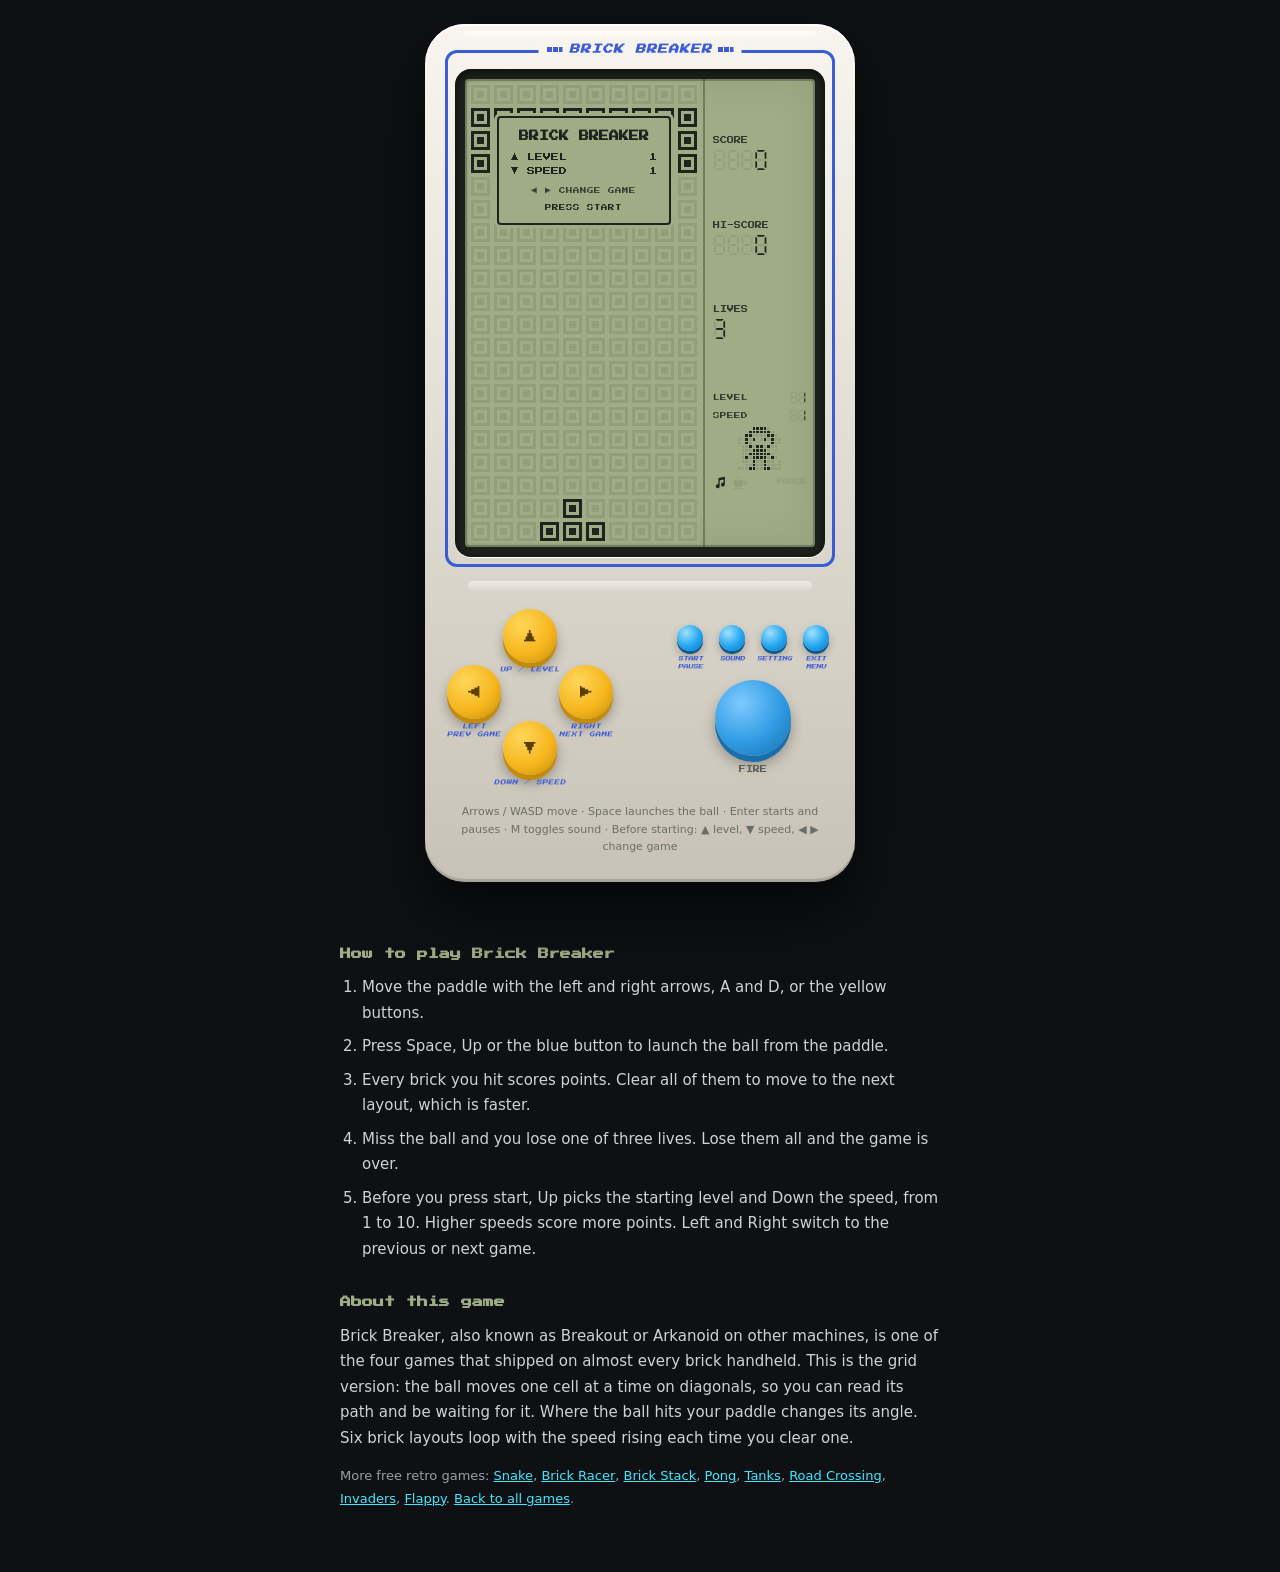
==== commit 3b9a712c: "Handheld-style console: level/speed menu, game select, mascot, LCD icons Inspired by the classic pin" ====
--- a/breaker.html
+++ b/breaker.html
@@ -30,13 +30,9 @@
 </head>
 <body class="page-game">
   <main class="console" style="--cols:10;--rows:20">
-    <header class="console__top">
-      <a class="back" href="/">◀ ALL GAMES</a>
-      <h1 class="console__title">BRICK BREAKER<span class="console__mode" data-mode hidden>· DAILY</span></h1>
-      <div class="console__chips"><button class="chip" data-mute type="button" aria-pressed="true">SOUND ON</button><button class="chip" data-settings type="button" aria-label="Settings">⚙</button></div>
-    </header>
-
-    <section class="screen" aria-label="Game screen">
+    <section class="frame" aria-label="Game screen">
+      <h1 class="frame__brand"><span class="frame__name">BRICK BREAKER</span><span class="console__mode" data-mode hidden>· DAILY</span></h1>
+      <div class="screen">
       <div class="screen__inner">
         <div class="lcd-wrap">
           <canvas id="lcd" class="lcd" width="200" height="400" aria-label="Brick Breaker playfield"></canvas>
@@ -45,23 +41,32 @@
         <aside class="hud" aria-label="Score panel">
         <div class="hud__item"><span>SCORE</span><div class="seg" data-hud="score"></div></div>
         <div class="hud__item"><span>HI-SCORE</span><div class="seg" data-hud="hi"></div></div>
-        <div class="hud__item"><span>LEVEL</span><div class="seg" data-hud="level"></div></div>
         <div class="hud__item"><span>LIVES</span><div class="seg" data-hud="lives"></div></div>
+        <div class="hud__foot">
+          <div class="hud__mini"><span>LEVEL</span><div class="seg seg--sm" data-hud="level"></div></div>
+          <div class="hud__mini"><span>SPEED</span><div class="seg seg--sm" data-hud="speed"></div></div>
+          <canvas class="mascot" width="48" height="48" aria-hidden="true"></canvas>
+          <div class="lcd-icons"><svg class="lcd-icon" data-icon="sound" viewBox="0 0 16 16" aria-hidden="true"><path d="M6 2.5 14 1v9.6a2.4 2.4 0 1 1-1.6-2.3V4.2L7.6 5.1v7.5a2.4 2.4 0 1 1-1.6-2.3z"/></svg><svg class="lcd-icon" data-icon="pause" viewBox="0 0 18 16" aria-hidden="true"><path d="M5 0h1.4v3H5zM8 0h1.4v3H8zM1 5h12v4.5A4.5 4.5 0 0 1 8.5 14h-3A4.5 4.5 0 0 1 1 9.5zM13 6h1.5a2.5 2.5 0 0 1 0 5H13V9.4h1.5a.9.9 0 0 0 0-1.8H13zM0 15h14v1H0z"/></svg><span class="lcd-text" data-icon="pause">PAUSE</span></div>
+        </div>
         </aside>
       </div>
+      </div>
     </section>
+    <div class="gloss" aria-hidden="true"></div>
 
     <section class="controls" aria-label="Controls">
       <div class="dpad">
-        <button class="btn btn--dir up" data-btn="up" type="button" aria-label="Up">▲</button>
-        <button class="btn btn--dir left" data-btn="left" type="button" aria-label="Left">◀</button>
-        <button class="btn btn--dir right" data-btn="right" type="button" aria-label="Right">▶</button>
-        <button class="btn btn--dir down" data-btn="down" type="button" aria-label="Down">▼</button>
+        <div class="dkey up"><button class="btn btn--dir" data-btn="up" type="button" aria-label="Up, or level before starting">▲</button><span>UP / LEVEL</span></div>
+        <div class="dkey left"><button class="btn btn--dir" data-btn="left" type="button" aria-label="Left, or previous game before starting">◀</button><span>LEFT<br>PREV GAME</span></div>
+        <div class="dkey right"><button class="btn btn--dir" data-btn="right" type="button" aria-label="Right, or next game before starting">▶</button><span>RIGHT<br>NEXT GAME</span></div>
+        <div class="dkey down"><button class="btn btn--dir" data-btn="down" type="button" aria-label="Down, or speed before starting">▼</button><span>DOWN / SPEED</span></div>
       </div>
       <div class="actions">
-        <div class="pills">
-          <button class="pill" data-btn="start" type="button">START</button>
-          <button class="pill" data-btn="pause" type="button">PAUSE</button>
+        <div class="minis">
+          <div class="mini"><button class="mini__btn" data-btn="start" type="button" aria-label="Start or pause"></button><span>START<br>PAUSE</span></div>
+          <div class="mini"><button class="mini__btn" data-mute type="button" aria-label="Sound" aria-pressed="true"></button><span>SOUND</span></div>
+          <div class="mini"><button class="mini__btn" data-settings type="button" aria-label="Settings"></button><span>SETTING</span></div>
+          <div class="mini"><a class="mini__btn" href="/" aria-label="Exit to the games menu"></a><span>EXIT<br>MENU</span></div>
         </div>
         <button class="btn btn--action" data-btn="action" type="button" aria-label="FIRE"></button>
         <span class="btn-label">FIRE</span>
@@ -77,7 +82,7 @@
       <button type="button" class="settings__close" data-close>DONE</button>
     </div>
 
-    <p class="hint">Arrows / WASD move · Space launches the ball · Enter starts and pauses · M toggles sound</p>
+    <p class="hint">Arrows / WASD move · Space launches the ball · Enter starts and pauses · M toggles sound · Before starting: ▲ level, ▼ speed, ◀ ▶ change game</p>
   </main>
 
   <section class="about">
@@ -87,6 +92,7 @@
         <li>Press Space, Up or the blue button to launch the ball from the paddle.</li>
         <li>Every brick you hit scores points. Clear all of them to move to the next layout, which is faster.</li>
         <li>Miss the ball and you lose one of three lives. Lose them all and the game is over.</li>
+        <li>Before you press start, Up picks the starting level and Down the speed, from 1 to 10. Higher speeds score more points. Left and Right switch to the previous or next game.</li>
     </ol>
     <h2>About this game</h2>
     <p>Brick Breaker, also known as Breakout or Arkanoid on other machines, is one of the four games that shipped on almost every brick handheld. This is the grid version: the ball moves one cell at a time on diagonals, so you can read its path and be waiting for it. Where the ball hits your paddle changes its angle. Six brick layouts loop with the speed rising each time you clear one.</p>
--- a/css/style.css
+++ b/css/style.css
@@ -131,7 +131,7 @@
 .console[data-skin="lime"] { --plastic-hi: #dfffcf; --plastic: #a4ee83; --plastic-lo: #6fc24f; }
 .console[data-skin="orange"] { --plastic-hi: #ffe2c4; --plastic: #ffb066; --plastic-lo: #e07a1f; }
 .console[data-skin="cyan"] { --plastic-hi: #d9fbff; --plastic: #7fe6f7; --plastic-lo: #2fb1c9; }
-.console[data-skin="pink"] { --plastic-hi: #ffe0ef; --plastic: #ff9ccb; --plastic-lo: #e04f95; }
+.console[data-skin="pink"] { --plastic-hi: #ff8cc6; --plastic: #ee3d93; --plastic-lo: #c21f73; --console-muted: #5a0d33; }
 .console[data-skin="yellow"] { --plastic-hi: #fff4c2; --plastic: #ffd94d; --plastic-lo: #d9a800; }
 .console[data-skin="purple"] { --plastic-hi: #ece0ff; --plastic: #c6a4ff; --plastic-lo: #8b5cf6; --console-ink: #2b1a4d; }
 .console[data-skin="black"] { --plastic-hi: #4a4d52; --plastic: #2b2e33; --plastic-lo: #15171a; --console-ink: #ecece8; --console-muted: #a3a6a0; --chip: #3f434a; }
@@ -166,7 +166,7 @@
 .swatch { width: 24px; height: 24px; border-radius: 50%; border: 3px solid transparent; cursor: pointer; padding: 0; }
 .swatch.is-on { border-color: #fff; }
 .swatch--grey { background: #e2ded5; } .swatch--lime { background: #a4ee83; } .swatch--orange { background: #ffb066; } .swatch--cyan { background: #7fe6f7; }
-.swatch--pink { background: #ff9ccb; } .swatch--yellow { background: #ffd94d; } .swatch--purple { background: #c6a4ff; } .swatch--black { background: #2b2e33; }
+.swatch--pink { background: #ee3d93; } .swatch--yellow { background: #ffd94d; } .swatch--purple { background: #c6a4ff; } .swatch--black { background: #2b2e33; }
 .settings__close { margin-top: 12px; width: 100%; font-family: var(--pixel); font-size: 8px; padding: 12px; border: 0; border-radius: 10px; background: #7dff5a; color: #1d201b; cursor: pointer; }
 
 /* ---------- Hub: daily challenge, install, streak ---------- */
@@ -203,6 +203,32 @@
 .scores .dot { width: 10px; height: 10px; border-radius: 50%; background: var(--c); display: inline-block; }
 .scores .num { text-align: right; font-variant-numeric: tabular-nums; white-space: nowrap; }
 .scores__foot { text-align: center; margin-top: 24px; }
+
+/* ---------- World leaderboard ---------- */
+.scores__h2 { font-family: var(--pixel); font-size: 12px; color: #3ee9ff; margin: 40px 0 10px; }
+.scores__name { color: #d9d3ee; font-size: 14px; margin: 0 0 14px; }
+.scores__name b { font-family: var(--pixel); font-size: 9px; color: #ffd400; }
+.linkbtn { background: none; border: 0; color: #3ee9ff; text-decoration: underline; cursor: pointer; font: inherit; padding: 0; }
+.tabs { display: flex; flex-wrap: wrap; gap: 6px; margin-bottom: 8px; }
+.tabs--mode { margin-bottom: 12px; }
+.tab { font-family: var(--pixel); font-size: 7px; padding: 9px 10px; border-radius: 999px; border: 2px solid rgba(255, 255, 255, 0.14); background: rgba(255, 255, 255, 0.05); color: #fff; cursor: pointer; }
+.tab.is-on { background: var(--c, #ffd400); border-color: var(--c, #ffd400); color: #1a0b3d; }
+.scores--world { min-width: 0; }
+.scores--world td:first-child { font-family: var(--pixel); font-size: 8px; color: #b7aee0; width: 40px; }
+.scores tr.is-you td { background: rgba(255, 212, 0, 0.12); color: #ffd400; }
+.scores .muted { color: #9aa0a6; text-align: center; padding: 20px; }
+.scores__rank { color: #b7aee0; font-size: 13px; margin: 12px 0 0; }
+.overlay .world { display: block; font-size: 8px; color: #7a1f4f; min-height: 1em; }
+
+/* ---------- Name prompt on game over ---------- */
+.namebox { display: flex; gap: 6px; justify-content: center; margin-top: 10px; }
+.namebox input {
+  width: 46%; min-width: 0; font-family: var(--pixel); font-size: 9px; padding: 9px 8px; border: 2px solid var(--ink); border-radius: 6px;
+  background: var(--lcd); color: var(--ink); text-transform: uppercase; touch-action: auto; user-select: text; -webkit-user-select: text;
+}
+.namebox input::placeholder { color: var(--ink); opacity: 0.45; }
+.namebox button { font-family: var(--pixel); font-size: 8px; padding: 9px 10px; border: 0; border-radius: 6px; background: var(--ink); color: var(--lcd); cursor: pointer; }
+.overlay__skip { margin-top: 10px; font-family: var(--pixel); font-size: 7px; background: none; border: 0; color: var(--ink); opacity: 0.7; text-decoration: underline; cursor: pointer; }
 
 /* ---------- Console ---------- */
 .console {
@@ -220,6 +246,12 @@
   -webkit-user-select: none;
   -webkit-touch-callout: none;
   -webkit-tap-highlight-color: transparent;
+  position: relative;
+  --accent: #3b5bd9;
+}
+.console::before {
+  content: ""; position: absolute; top: 7px; left: 9%; right: 9%; height: 9px; border-radius: 999px; pointer-events: none;
+  background: linear-gradient(180deg, rgba(255, 255, 255, 0.7), rgba(255, 255, 255, 0));
 }
 .page-game { touch-action: manipulation; overscroll-behavior: none; }
 .screen, .controls { touch-action: none; }
@@ -279,10 +311,77 @@
 .seg .off { fill: rgba(31, 35, 29, 0.1); }
 .hud__item canvas { width: 44px; height: 44px; display: block; }
 
+/* ---------- Handheld shell: framed screen, gloss, small round buttons ---------- */
+.frame { position: relative; border: 3px solid var(--accent); border-radius: 12px; padding: 16px 7px 7px; margin-top: 8px; }
+.frame__brand {
+  position: absolute; top: -9px; left: 50%; transform: translateX(-50%); margin: 0; padding: 0 8px; white-space: nowrap;
+  display: flex; align-items: center; gap: 6px; background: var(--plastic-hi);
+  font-family: var(--pixel); font-size: 10px; font-style: italic; letter-spacing: 1px; color: var(--accent);
+}
+.frame__brand::before, .frame__brand::after {
+  content: ""; width: 16px; height: 5px; flex: none;
+  background: repeating-linear-gradient(90deg, var(--accent) 0 5px, transparent 5px 6px);
+}
+.frame__brand .console__mode { font-style: normal; }
+.gloss { height: 10px; margin: 2px 6%; border-radius: 999px; background: linear-gradient(180deg, rgba(255, 255, 255, 0.55), rgba(255, 255, 255, 0.05)); }
+
+.minis { display: flex; gap: 8px; justify-content: center; flex-wrap: wrap; }
+.mini { display: flex; flex-direction: column; align-items: center; gap: 4px; width: 34px; }
+.mini__btn {
+  display: block; width: 26px; height: 26px; border-radius: 50%; border: 0; padding: 0; cursor: pointer;
+  background: radial-gradient(circle at 35% 30%, #9fe0ff, #22a6f0 55%, #1273b8);
+  box-shadow: 0 3px 0 #0d5a91, 0 5px 8px rgba(0, 0, 0, 0.25); -webkit-tap-highlight-color: transparent; touch-action: none;
+}
+.mini__btn.is-down, .mini__btn:active { transform: translateY(3px); box-shadow: 0 0 0 #0d5a91; }
+.mini__btn[aria-pressed="false"] { filter: grayscale(0.8) brightness(0.9); }
+.mini span { font-family: var(--pixel); font-size: 5px; line-height: 1.5; text-align: center; font-style: italic; color: var(--accent); white-space: nowrap; }
+
+/* Side panel footer: level/speed, the character, sound and pause icons */
+.hud__foot { display: flex; flex-direction: column; gap: 5px; }
+.hud__mini { display: flex; align-items: center; justify-content: space-between; gap: 6px; }
+.hud__mini span { font-family: var(--pixel); font-size: 6.5px; color: rgba(31, 35, 29, 0.85); }
+.seg--sm svg { height: 13px; }
+.mascot { width: 44px; height: 44px; image-rendering: pixelated; align-self: center; }
+.lcd-icons { display: flex; align-items: center; gap: 6px; }
+.lcd-icon { width: 14px; height: 13px; fill: var(--ink); opacity: 0.1; }
+.lcd-text { font-family: var(--pixel); font-size: 6px; color: var(--ink); opacity: 0.1; margin-left: auto; }
+.lcd-icon.is-on, .lcd-text.is-on { opacity: 1; }
+.console--hc .hud__mini span { color: #000; }
+@media (max-height: 640px) { .mascot { display: none; } }
+@media (max-height: 760px) { .console--big .mascot { display: none; } }
+
+/* Level / speed / game select screen */
+.overlay--menu { background: transparent; place-items: start center; padding-top: 14%; }
+.menu {
+  background: var(--lcd); border: 2px solid var(--ink); border-radius: 4px; padding: 10px 12px; min-width: 76%;
+  font-size: 9px; line-height: 1.7; box-shadow: 0 0 0 3px var(--lcd);
+}
+.menu b { display: block; font-size: 10px; margin-bottom: 6px; }
+.menu__row { display: flex; justify-content: space-between; gap: 10px; font-size: 8px; }
+.menu__row em { font-style: normal; }
+.menu small { margin-top: 6px; font-size: 6.5px; }
+.menu .press { animation: blink 1s steps(2, start) infinite; opacity: 1; }
+
+/* Accent colour per console body, like the blue frame on a pink handheld */
+.console[data-skin="lime"] { --accent: #6b2fd0; }
+.console[data-skin="orange"] { --accent: #1f4fd0; }
+.console[data-skin="cyan"] { --accent: #c8246a; }
+.console[data-skin="pink"] { --accent: #2146d9; }
+.console[data-skin="yellow"] { --accent: #c8246a; }
+.console[data-skin="purple"] { --accent: #fff27a; }
+.console[data-skin="black"] { --accent: #ff5fb0; }
+
 /* ---------- Controls ---------- */
 .controls { display: flex; justify-content: space-between; align-items: center; padding: 4px 2px 0; }
 .dpad { --d: min(54px, 14vw); display: grid; grid-template-columns: repeat(3, var(--d)); grid-template-rows: repeat(3, var(--d)); gap: 2px; }
+.dpad { margin-bottom: 14px; }
 .dpad .up { grid-area: 1 / 2; } .dpad .left { grid-area: 2 / 1; } .dpad .right { grid-area: 2 / 3; } .dpad .down { grid-area: 3 / 2; }
+.dkey { position: relative; width: var(--d); height: var(--d); }
+.dkey span {
+  position: absolute; left: 50%; top: calc(100% + 3px); transform: translateX(-50%); white-space: nowrap; pointer-events: none;
+  font-family: var(--pixel); font-size: 5.5px; line-height: 1.5; text-align: center; font-style: italic; color: var(--accent);
+}
+.dkey.up span { top: calc(100% + 2px); }
 .btn {
   -webkit-tap-highlight-color: transparent; touch-action: none; user-select: none; -webkit-user-select: none;
   border: 0; border-radius: 50%; cursor: pointer; font-family: var(--pixel); font-size: 13px; padding: 0;
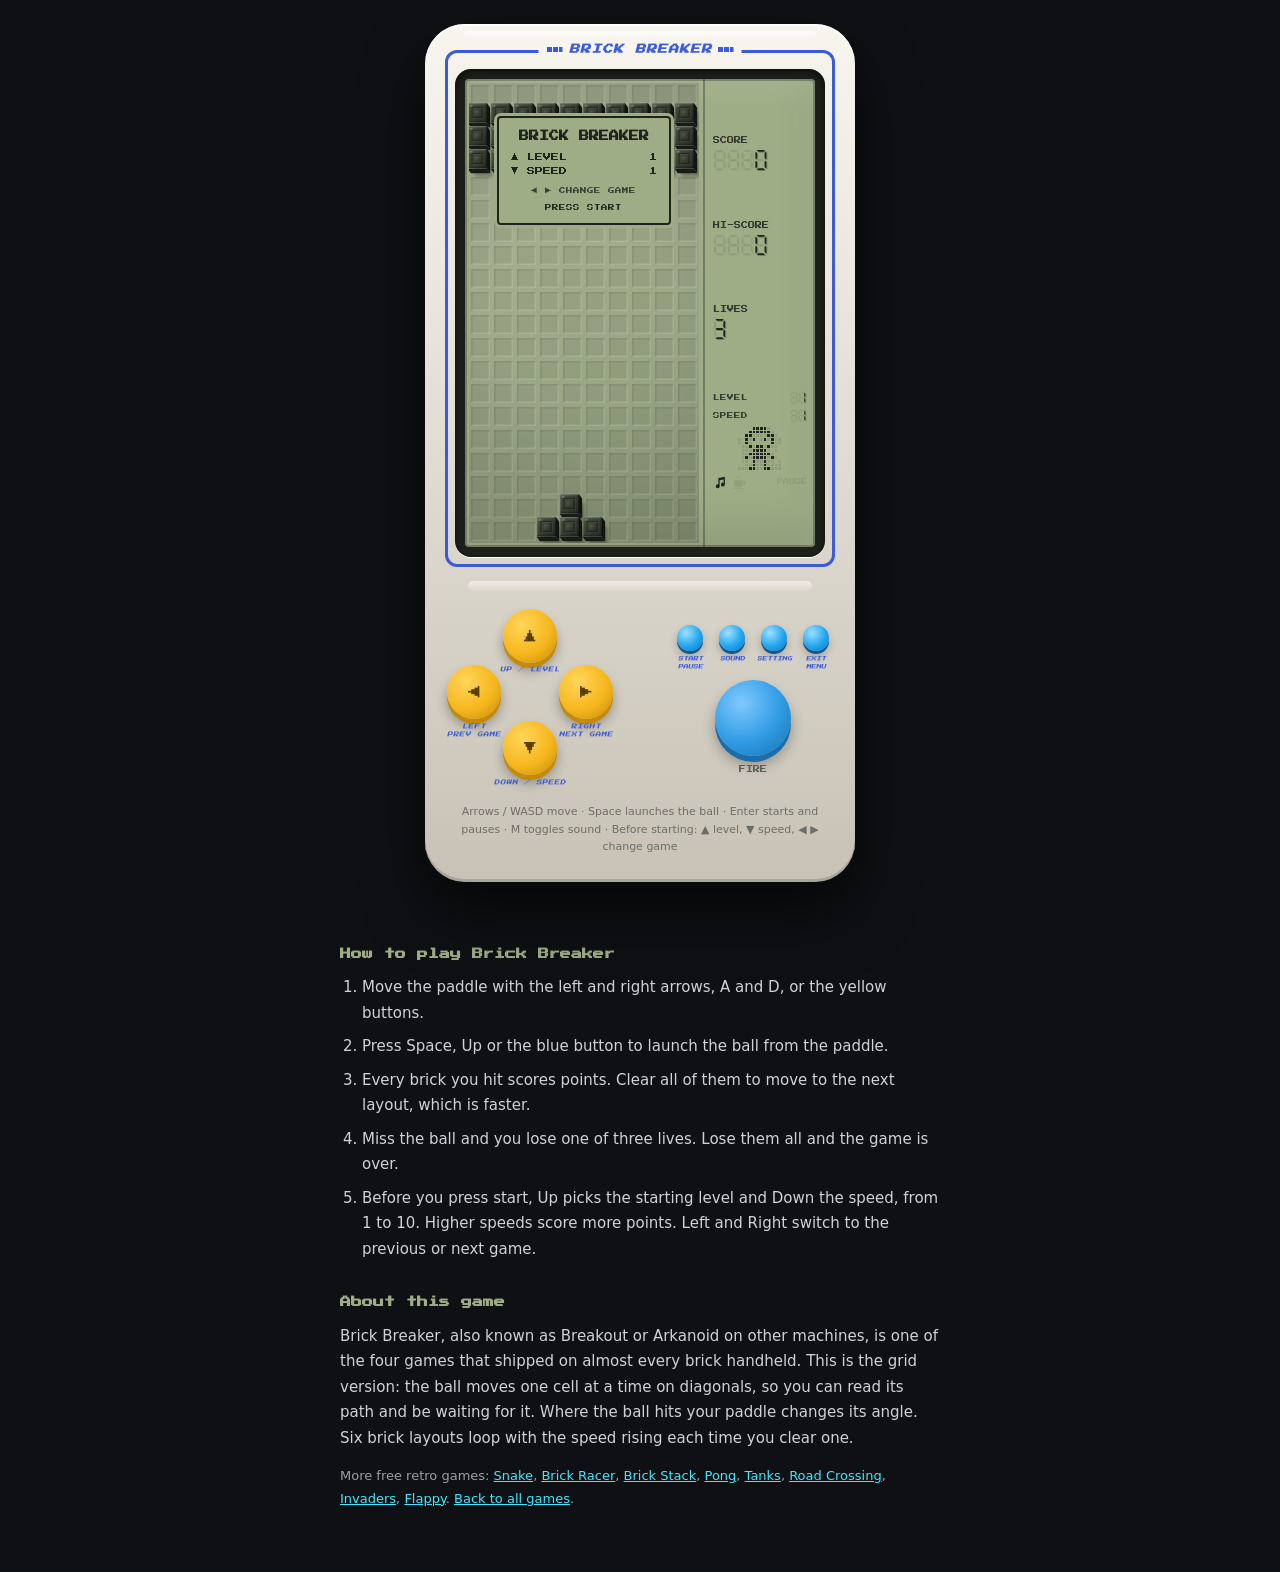
==== commit 7d8ac155: "Screen styles (3D Bricks default, Neon, Classic LCD), new sound design, /styles page The shared rend" ====
--- a/breaker.html
+++ b/breaker.html
@@ -75,10 +75,14 @@
 
 
     <div class="settings" id="settings" hidden aria-label="Settings">
+      <div class="settings__row"><span>SCREEN STYLE</span><div class="stylebtns" role="group" aria-label="Screen style"><button type="button" class="stylebtn" data-style="3d" aria-pressed="false">3D</button><button type="button" class="stylebtn" data-style="neon" aria-pressed="false">NEON</button><button type="button" class="stylebtn" data-style="classic" aria-pressed="false">LCD</button></div></div>
       <div class="settings__row"><span>CONSOLE COLOUR</span><div class="swatches"></div></div>
       <label class="settings__row"><span>BIG BUTTONS</span><input type="checkbox" data-set="bigpad"></label>
       <label class="settings__row"><span>HIGH CONTRAST SCREEN</span><input type="checkbox" data-set="contrast"></label>
       <label class="settings__row"><span>SOUND</span><input type="checkbox" data-set="sound"></label>
+      <div class="settings__row"><label for="vol-range">VOLUME</label><input type="range" id="vol-range" min="0" max="100" step="5" data-set="volume"></div>
+      <label class="settings__row"><span>TILT WITH PHONE</span><input type="checkbox" data-set="tilt"></label>
+      <a class="settings__link" href="/styles">Compare the screen styles ›</a>
       <button type="button" class="settings__close" data-close>DONE</button>
     </div>
 
--- a/css/style.css
+++ b/css/style.css
@@ -371,6 +371,42 @@
 .console[data-skin="purple"] { --accent: #fff27a; }
 .console[data-skin="black"] { --accent: #ff5fb0; }
 
+/* ---------- Screen styles ---------- */
+.stylebtns { display: flex; gap: 6px; }
+.stylebtn { font-family: var(--pixel); font-size: 7px; padding: 8px 9px; border-radius: 6px; border: 1px solid rgba(255, 255, 255, 0.25); background: transparent; color: #eee; cursor: pointer; }
+.stylebtn.is-on { background: #7dff5a; border-color: #7dff5a; color: #1d201b; }
+.settings input[type="range"] { width: 48%; accent-color: #7dff5a; touch-action: auto; }
+.settings__row label { line-height: 1.6; }
+.settings__link { display: block; margin-top: 10px; color: #7dff5a; font-size: 7px; text-align: center; text-decoration: none; line-height: 1.8; }
+.screen { transition: transform 0.08s linear; transform-origin: 50% 50%; }
+
+/* 3D Bricks: the LCD gets a little more glass */
+.console[data-style="3d"] .screen__inner { box-shadow: inset 0 0 0 2px rgba(0, 0, 0, 0.25), inset 0 10px 30px rgba(255, 255, 255, 0.12), inset 0 -20px 40px rgba(0, 0, 0, 0.1); }
+.console[data-style="3d"] .seg svg { filter: drop-shadow(1px 1px 0 rgba(0, 0, 0, 0.25)); }
+
+/* Neon Arcade: black glass, glowing side panel, scanlines */
+.console[data-style="neon"] { --lcd: #07020f; --ink: #3ee9ff; }
+.console[data-style="neon"] .screen { background: #05010c; box-shadow: 0 0 0 1px rgba(255, 95, 176, 0.5), 0 0 18px rgba(255, 95, 176, 0.3), inset 0 3px 8px rgba(0, 0, 0, 0.8); }
+.console[data-style="neon"] .screen__inner { position: relative; background: #07020f; box-shadow: inset 0 0 0 1px rgba(255, 95, 176, 0.35); }
+.console[data-style="neon"] .screen__inner::after {
+  content: ""; position: absolute; inset: 0; pointer-events: none;
+  background: repeating-linear-gradient(180deg, rgba(0, 0, 0, 0) 0 2px, rgba(0, 0, 0, 0.25) 2px 3px), radial-gradient(ellipse at center, rgba(0, 0, 0, 0) 60%, rgba(0, 0, 0, 0.5) 100%);
+}
+.console[data-style="neon"] .hud { border-left-color: rgba(255, 95, 176, 0.4); }
+.console[data-style="neon"] .hud__item span, .console[data-style="neon"] .hud__mini span { color: #ff5fb0; text-shadow: 0 0 6px rgba(255, 95, 176, 0.7); }
+.console[data-style="neon"] .seg .on { fill: #3ee9ff; }
+.console[data-style="neon"] .seg .off { fill: rgba(62, 233, 255, 0.07); }
+.console[data-style="neon"] .seg svg { filter: drop-shadow(0 0 3px rgba(62, 233, 255, 0.85)); }
+.console[data-style="neon"] .lcd-icon { fill: #3ee9ff; }
+.console[data-style="neon"] .lcd-text { color: #3ee9ff; }
+.console[data-style="neon"] .lcd-icon.is-on, .console[data-style="neon"] .lcd-text.is-on { filter: drop-shadow(0 0 4px rgba(62, 233, 255, 0.9)); }
+.console[data-style="neon"] .overlay { text-shadow: 0 0 8px rgba(62, 233, 255, 0.75); }
+.console[data-style="neon"] .menu { border-color: #ff5fb0; box-shadow: 0 0 14px rgba(255, 95, 176, 0.5), 0 0 0 3px var(--lcd); }
+.console[data-style="neon"] .overlay .best { color: #ff5fb0; }
+.console[data-style="neon"] .overlay .world { color: #ffd400; }
+.console[data-style="neon"] .hud.is-flash { animation-name: hudflash-neon; }
+@keyframes hudflash-neon { to { background: rgba(255, 95, 176, 0.25); } }
+
 /* ---------- Controls ---------- */
 .controls { display: flex; justify-content: space-between; align-items: center; padding: 4px 2px 0; }
 .dpad { --d: min(54px, 14vw); display: grid; grid-template-columns: repeat(3, var(--d)); grid-template-rows: repeat(3, var(--d)); gap: 2px; }
@@ -409,3 +445,58 @@
 .btn-label { font-family: var(--pixel); font-size: 7px; color: var(--console-muted, #5b5e58); }
 .hint { margin: 2px 0 0; text-align: center; font-size: 11px; color: var(--console-muted, #6b6e68); line-height: 1.6; }
 @media (pointer: coarse) { .hint { display: none; } }
+
+/* ---------- Screen Styles page ---------- */
+.sp { display: grid; gap: 26px; }
+.sp .hero__kicker { text-align: left; }
+.sp__title { font-family: var(--pixel); font-size: clamp(18px, 4.2vw, 30px); line-height: 1.45; margin: 0 0 14px; text-wrap: balance; }
+.sp__title .a { color: #ffd400; }
+.sp__title .b { color: #ff5fb0; text-shadow: 0 0 16px rgba(255, 95, 176, 0.55); }
+.sp__lede { color: #d9d3ee; max-width: 62ch; margin: 0; font-size: 16px; line-height: 1.6; }
+.sp__bar { display: flex; flex-wrap: wrap; gap: 14px 22px; align-items: flex-end; padding: 14px 16px; border: 1px solid rgba(255, 255, 255, 0.13); border-radius: 14px; background: rgba(0, 0, 0, 0.18); }
+.sp__group { display: grid; gap: 7px; }
+.sp__group > span { font-family: var(--pixel); font-size: 7px; letter-spacing: 1px; color: #b7aee0; }
+.sp__group > span b { color: #ffd400; font-weight: normal; }
+.sp__seg { display: flex; flex-wrap: wrap; gap: 6px; }
+.sp__seg input { position: absolute; opacity: 0; pointer-events: none; }
+.sp__seg label, .sp__btn {
+  font-family: var(--pixel); font-size: 8px; line-height: 1; padding: 10px 12px; border-radius: 999px; cursor: pointer;
+  border: 1px solid rgba(255, 255, 255, 0.14); background: rgba(255, 255, 255, 0.07); color: #fff; user-select: none;
+}
+.sp__seg input:checked + label, .sp__btn--sound[aria-pressed="true"] { background: #ffd400; border-color: #ffd400; color: #1a0b3d; }
+.sp__seg input:focus-visible + label, .sp__btn:focus-visible, .sp__use:focus-visible { outline: 2px solid #3ee9ff; outline-offset: 2px; }
+.sp__stage { display: grid; grid-template-columns: repeat(3, minmax(0, 1fr)); gap: 26px 22px; align-items: start; }
+.sp__col { display: grid; gap: 12px; min-width: 0; }
+.sp__tag { justify-self: start; font-family: var(--pixel); font-size: 8px; letter-spacing: 1px; padding: 8px 10px; border-radius: 6px; }
+.sp__col--3d .sp__tag { background: #9ead86; color: #1f231d; box-shadow: 0 3px 0 #5f6b4d; }
+.sp__col--neon .sp__tag { color: #ff5fb0; border: 1px solid #ff5fb0; box-shadow: 0 0 12px rgba(255, 95, 176, 0.45), inset 0 0 8px rgba(255, 95, 176, 0.25); text-shadow: 0 0 8px rgba(255, 95, 176, 0.8); }
+.sp__col--classic .sp__tag { background: rgba(255, 255, 255, 0.07); color: #b7aee0; border: 1px solid rgba(255, 255, 255, 0.13); }
+.sp__view { perspective: 900px; }
+.sp__device { position: relative; border-radius: 16px; padding: 9px; transform-style: preserve-3d; will-change: transform; }
+.sp__device canvas { display: block; width: 100%; aspect-ratio: 1 / 2; max-width: 100%; border-radius: 4px; }
+.sp__col--3d .sp__device { background: linear-gradient(160deg, #2a2e27, #1d201b 60%, #111310); box-shadow: 0 22px 40px rgba(0, 0, 0, 0.55), inset 0 1px 0 rgba(255, 255, 255, 0.12); }
+.sp__col--neon .sp__device { background: #05010c; box-shadow: 0 0 0 1px rgba(255, 95, 176, 0.55), 0 0 22px rgba(255, 95, 176, 0.35), 0 0 60px rgba(62, 233, 255, 0.12), 0 22px 40px rgba(0, 0, 0, 0.6); }
+.sp__col--classic .sp__device { background: #1d201b; box-shadow: 0 16px 30px rgba(0, 0, 0, 0.45); }
+.sp__glare { position: absolute; inset: 9px; border-radius: 4px; pointer-events: none; background: linear-gradient(115deg, rgba(255, 255, 255, 0) 32%, rgba(255, 255, 255, 0.2) 46%, rgba(255, 255, 255, 0) 60%); background-size: 260% 100%; background-position: var(--gx, 50%) 0; mix-blend-mode: screen; }
+.sp__scan { position: absolute; inset: 9px; border-radius: 4px; pointer-events: none; background: repeating-linear-gradient(180deg, rgba(0, 0, 0, 0) 0 2px, rgba(0, 0, 0, 0.28) 2px 3px), radial-gradient(ellipse at center, rgba(0, 0, 0, 0) 60%, rgba(0, 0, 0, 0.55) 100%); }
+.sp__score { font-family: var(--pixel); font-size: 9px; letter-spacing: 1px; margin: 0; font-variant-numeric: tabular-nums; }
+.sp__col--3d .sp__score { color: #9ead86; text-shadow: 0 1px 0 #3d4632, 0 2px 0 #2c3324, 0 3px 4px rgba(0, 0, 0, 0.6); }
+.sp__col--neon .sp__score { color: #3ee9ff; text-shadow: 0 0 6px rgba(62, 233, 255, 0.9), 0 0 16px rgba(62, 233, 255, 0.5); }
+.sp__col--classic .sp__score { color: #b7aee0; }
+.sp__notes { margin: 0; padding-left: 18px; color: #b7aee0; font-size: 14px; line-height: 1.55; display: grid; gap: 6px; }
+.sp__notes b { color: #fff; font-weight: 600; }
+.sp__use { justify-self: start; font-family: var(--pixel); font-size: 8px; padding: 11px 14px; border-radius: 999px; cursor: pointer; border: 2px solid #ffd400; background: transparent; color: #ffd400; }
+.sp__use.is-on { background: #ffd400; color: #1a0b3d; }
+.sp__how { border-top: 1px solid rgba(255, 255, 255, 0.13); padding-top: 22px; display: grid; gap: 14px; }
+.sp__how h2 { font-family: var(--pixel); font-size: 11px; color: #ffd400; margin: 0; line-height: 1.6; }
+.sp__how ul { margin: 0; padding-left: 18px; color: #b7aee0; display: grid; gap: 8px; max-width: 70ch; line-height: 1.6; }
+.sp__how b { color: #fff; font-weight: 600; }
+.sp__cta { display: flex; flex-wrap: wrap; gap: 16px; align-items: center; margin: 6px 0 0; }
+.sp__all { font-family: var(--pixel); font-size: 8px; color: #3ee9ff; }
+@media (max-width: 720px) {
+  .sp__stage { grid-template-columns: repeat(2, minmax(0, 1fr)); gap: 24px 14px; }
+  .sp__col--classic { grid-column: 1 / -1; grid-template-columns: minmax(0, 1fr) minmax(0, 1.25fr); align-items: start; column-gap: 14px; }
+  .sp__col--classic .sp__tag, .sp__col--classic .sp__score { grid-column: 1 / -1; }
+  .sp__col--classic .sp__view { grid-row: span 3; }
+  .sp__notes { font-size: 13px; }
+}
